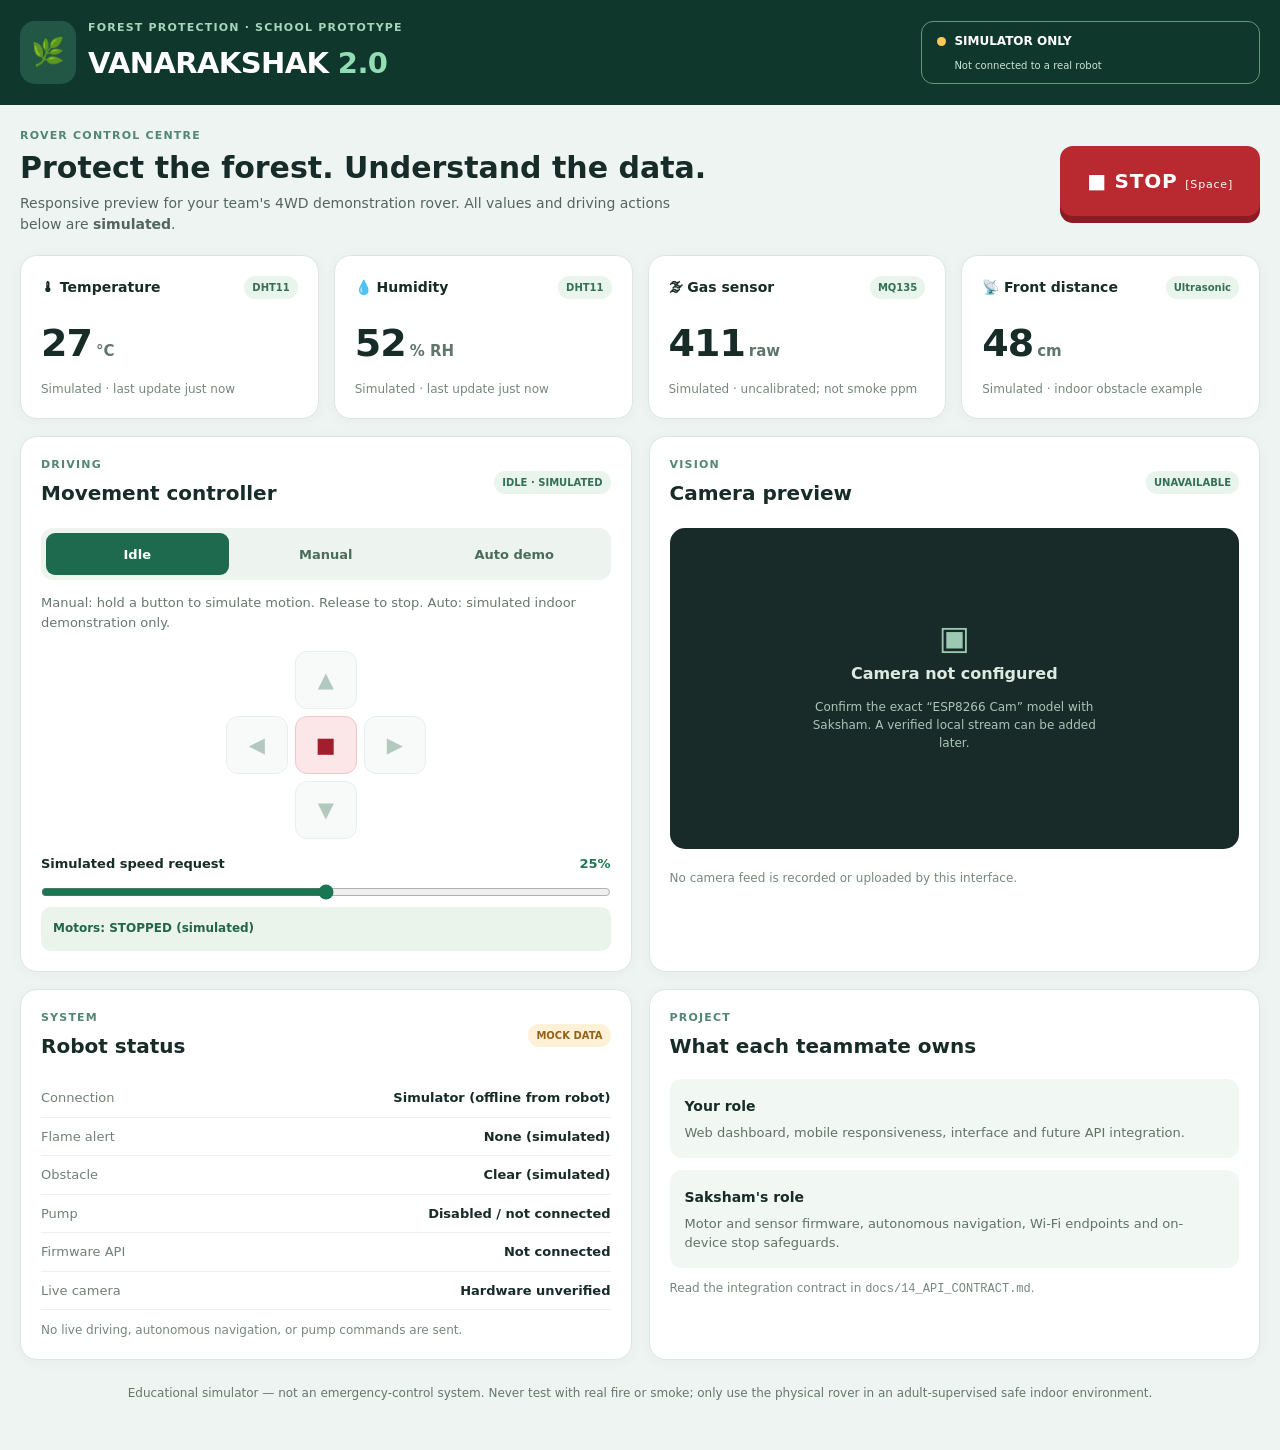
==== web/index.html @ 21dff0ee "feat(web): add mobile-first simulator dashboard and non-live drive UI" ====
<!doctype html>
<html lang="en">
<head>
  <meta charset="utf-8">
  <meta name="viewport" content="width=device-width, initial-scale=1">
  <meta name="theme-color" content="#0f3127">
  <meta name="description" content="VANARAKSHAK 2.0 simulated mobile robot dashboard.">
  <title>VANARAKSHAK 2.0 | Rover Console (Simulator)</title>
  <link rel="stylesheet" href="styles.css">
  <script src="app.js" defer></script>
</head>
<body>
  <header class="top">
    <div class="brand"><span class="logo" aria-hidden="true">🌿</span><div><p class="eyebrow">Forest protection · school prototype</p><h1>VANARAKSHAK <span>2.0</span></h1></div></div>
    <div class="status"><span class="dot" aria-hidden="true"></span><strong>SIMULATOR ONLY</strong><small>Not connected to a real robot</small></div>
  </header>
  <main>
    <section class="intro"><div><p class="eyebrow">Rover control centre</p><h2>Protect the forest. Understand the data.</h2><p>Responsive preview for your team's 4WD demonstration rover. All values and driving actions below are <strong>simulated</strong>.</p></div><button type="button" id="stop" class="stop">■ STOP <span class="key-hint">[Space]</span></button></section>
    <section class="stats" aria-label="Environmental sensors">
      <article class="card metric"><h3>🌡 Temperature <span class="pill">DHT11</span></h3><p class="value"><span id="temp">27</span><small>°C</small></p><p class="foot">Simulated · last update <span class="updated">just now</span></p></article>
      <article class="card metric"><h3>💧 Humidity <span class="pill">DHT11</span></h3><p class="value"><span id="humidity">52</span><small>% RH</small></p><p class="foot">Simulated · last update <span class="updated">just now</span></p></article>
      <article class="card metric"><h3>🌫 Gas sensor <span class="pill">MQ135</span></h3><p class="value"><span id="mq">411</span><small>raw</small></p><p class="foot">Simulated · uncalibrated; not smoke ppm</p></article>
      <article class="card metric"><h3>📡 Front distance <span class="pill">Ultrasonic</span></h3><p class="value"><span id="distance">48</span><small>cm</small></p><p class="foot">Simulated · indoor obstacle example</p></article>
    </section>
    <section class="panel-grid">
      <article class="card control-card"><div class="section-title"><div><p class="eyebrow">Driving</p><h3>Movement controller</h3></div><span class="pill" id="modeBadge">IDLE</span></div>
        <div class="mode-group" role="group" aria-label="Simulated driving mode"><button type="button" class="mode selected" data-mode="idle" aria-pressed="true">Idle</button><button type="button" class="mode" data-mode="manual" aria-pressed="false">Manual</button><button type="button" class="mode" data-mode="auto" aria-pressed="false">Auto demo</button></div>
        <p class="help">Manual: hold a button to simulate motion. Release to stop. Auto: simulated indoor demonstration only.</p>
        <div class="dpad" role="group" aria-label="Manual movement controls"><button type="button" class="move forward" data-direction="forward" aria-label="Forward">▲</button><button type="button" class="move left" data-direction="left" aria-label="Left">◀</button><button type="button" class="move right" data-direction="right" aria-label="Right">▶</button><button type="button" class="move backward" data-direction="backward" aria-label="Backward">▼</button><button type="button" class="dpad-stop" id="padStop" aria-label="Stop motion">■</button></div>
        <label class="speed-label" for="speed">Simulated speed request <output id="speedDisplay" for="speed">25%</output></label><input id="speed" type="range" min="10" max="40" value="25" step="5">
        <div id="movement" class="movement" role="status" aria-live="polite">Motors: STOPPED (simulated)</div>
      </article>
      <article class="card camera"><div class="section-title"><div><p class="eyebrow">Vision</p><h3>Camera preview</h3></div><span class="pill">UNAVAILABLE</span></div><div class="camera-screen"><div aria-hidden="true" class="camera-icon">▣</div><strong>Camera not configured</strong><p>Confirm the exact “ESP8266 Cam” model with Saksham. A verified local stream can be added later.</p></div><p class="foot">No camera feed is recorded or uploaded by this interface.</p></article>
      <article class="card events"><div class="section-title"><div><p class="eyebrow">System</p><h3>Robot status</h3></div><span class="pill warning">MOCK DATA</span></div><dl class="details"><div><dt>Connection</dt><dd>Simulator (offline from robot)</dd></div><div><dt>Flame alert</dt><dd>None (simulated)</dd></div><div><dt>Obstacle</dt><dd id="obstacle">Clear (simulated)</dd></div><div><dt>Pump</dt><dd>Disabled / not connected</dd></div><div><dt>Firmware API</dt><dd>Not connected</dd></div><div><dt>Live camera</dt><dd>Hardware unverified</dd></div></dl><p class="foot">No live driving, autonomous navigation, or pump commands are sent.</p></article>
      <article class="card"><div class="section-title"><div><p class="eyebrow">Project</p><h3>What each teammate owns</h3></div></div><div class="team"><div><strong>Your role</strong><p>Web dashboard, mobile responsiveness, interface and future API integration.</p></div><div><strong>Saksham's role</strong><p>Motor and sensor firmware, autonomous navigation, Wi-Fi endpoints and on-device stop safeguards.</p></div></div><p class="foot">Read the integration contract in <code>docs/14_API_CONTRACT.md</code>.</p></article>
    </section>
    <p class="disclaimer">Educational simulator — not an emergency-control system. Never test with real fire or smoke; only use the physical rover in an adult-supervised safe indoor environment.</p>
  </main>
</body>
</html>
---- web/styles.css ----
:root{font-family:Inter,ui-sans-serif,system-ui,-apple-system,Segoe UI,Arial,sans-serif;color:#172b27;background:#eef4f1;line-height:1.5}*{box-sizing:border-box}body{margin:0}button,input{font:inherit}button{cursor:pointer}button:focus-visible,input:focus-visible{outline:3px solid #218b71;outline-offset:3px}.top{background:#10372b;color:white;display:flex;gap:20px;align-items:center;justify-content:space-between;padding:20px max(20px,calc((100vw - 1240px)/2));flex-wrap:wrap}.brand{display:flex;gap:12px;align-items:center}.logo{background:#215744;padding:11px;border-radius:15px;font-size:27px}.brand h1{font-size:clamp(22px,3vw,29px);margin:0;letter-spacing:-.6px}.brand h1 span{color:#91deb4}.eyebrow{text-transform:uppercase;font-size:11px;font-weight:750;letter-spacing:1.2px;margin:0 0 5px;color:#538674}.brand .eyebrow{color:#a6d4bc}.status{border:1px solid #659879;border-radius:12px;padding:10px 15px;display:flex;align-items:center;gap:8px;flex-wrap:wrap;font-size:12px}.status small{color:#cce3d4;width:100%;margin-left:17px}.dot{width:9px;height:9px;border-radius:50%;background:#ffc85c}.top + main{max-width:1280px;padding:23px 20px 48px;margin:0 auto}.intro{display:flex;justify-content:space-between;gap:22px;align-items:center;margin-bottom:20px}.intro h2{margin:4px 0 8px;font-size:clamp(21px,3vw,30px);line-height:1.18}.intro p:not(.eyebrow){max-width:680px;margin:0;color:#53665e;font-size:14px}.stop{background:#b82930;color:white;border:0;border-radius:13px;padding:20px 27px;font-size:20px;font-weight:900;letter-spacing:.8px;white-space:nowrap;box-shadow:0 7px 0 #8d1b23}.stop:active{transform:translateY(3px);box-shadow:0 4px 0 #8d1b23}.key-hint{font-size:11px;font-weight:500}.stats{display:grid;grid-template-columns:repeat(4,minmax(0,1fr));gap:15px;margin-bottom:17px}.card{background:white;border:1px solid #dde7e0;border-radius:17px;padding:20px;box-shadow:0 2px 15px #143e2e09;min-width:0}.metric h3{font-size:14px;font-weight:650;display:flex;justify-content:space-between;align-items:center;gap:5px;margin:0}.pill{display:inline-flex;align-items:center;background:#e9f4ed;color:#347056;border-radius:50px;padding:4px 8px;font-size:10px;font-weight:800;white-space:nowrap}.value{font-size:38px;font-weight:800;line-height:1;margin:25px 0 18px;letter-spacing:-1px}.value small{font-size:15px;font-weight:550;color:#60766b;letter-spacing:0;margin-left:4px}.foot{font-size:12px;color:#75887c;margin:11px 0 0}.panel-grid{display:grid;grid-template-columns:1fr 1fr;gap:17px}.section-title{display:flex;justify-content:space-between;align-items:center;gap:12px}.section-title h3{margin:0;font-size:20px}.help{color:#65796e;font-size:13px;margin:13px 0}.mode-group{display:flex;gap:6px;background:#edf4ef;padding:5px;border-radius:12px;margin-top:20px}.mode{border:0;border-radius:9px;background:transparent;min-height:42px;flex:1;color:#4b6c59;font-weight:650;font-size:13px}.mode.selected{background:#1d6a4e;color:white}.dpad{margin:19px auto 15px;display:grid;grid-template-columns:repeat(3,62px);grid-template-rows:repeat(3,58px);justify-content:center;gap:7px;touch-action:none;user-select:none}.dpad button{border:1px solid #bbd4c4;background:#e9f2ec;border-radius:12px;font-size:21px;font-weight:800;color:#246749;touch-action:none;user-select:none}.dpad button:disabled{opacity:.35;cursor:not-allowed}.dpad button.active{background:#1a7153;color:white}.forward{grid-area:1/2}.left{grid-area:2/1}.right{grid-area:2/3}.backward{grid-area:3/2}.dpad-stop{grid-area:2/2!important;background:#fbe7e8!important;color:#a21e2c!important;border-color:#f0c5cb!important}.speed-label{display:flex;justify-content:space-between;font-size:13px;font-weight:600}.speed-label output{color:#1f7753}input[type=range]{accent-color:#1a7652;width:100%;margin:10px 0 6px}.movement{background:#eaf4eb;border-radius:10px;padding:12px;font-size:12px;font-weight:700;color:#216648;min-height:44px}.camera-screen{margin:20px 0;background:#182b28;aspect-ratio:16/9;border-radius:15px;color:#dee9e0;display:flex;flex-direction:column;align-items:center;justify-content:center;text-align:center;padding:25px}.camera-icon{font-size:33px;color:#9cc9b2}.camera-screen strong{font-size:16px}.camera-screen p{font-size:12px;max-width:310px;color:#a9c5b6}.warning{background:#fff1d8;color:#956118}.details{margin:18px 0 0}.details>div{display:flex;justify-content:space-between;gap:10px;border-bottom:1px solid #edf1ed;padding:9px 0;font-size:13px}.details dt{color:#718176}.details dd{font-weight:600;text-align:right;margin:0}.team{display:grid;gap:12px;margin-top:18px}.team>div{padding:15px;background:#f1f7f2;border-radius:12px}.team strong{font-size:14px}.team p{margin:5px 0 0;font-size:13px;color:#617267}.disclaimer{font-size:12px;color:#63786a;margin:24px 0 0;text-align:center}@media(max-width:900px){.stats{grid-template-columns:repeat(2,minmax(0,1fr))}.panel-grid{grid-template-columns:1fr 1fr}}@media(max-width:680px){.intro{align-items:stretch;flex-direction:column}.stop{width:100%;padding:17px}.panel-grid{grid-template-columns:1fr}.top{padding:18px 16px}.top+main{padding:22px 14px 35px}.card{padding:17px}.value{font-size:32px;margin:17px 0 13px}}@media(max-width:370px){.stats{grid-template-columns:1fr}.status{width:100%}.dpad{grid-template-columns:repeat(3,58px)}}@media(prefers-reduced-motion:reduce){*,*::before,*::after{scroll-behavior:auto!important;transition:none!important;animation:none!important}}
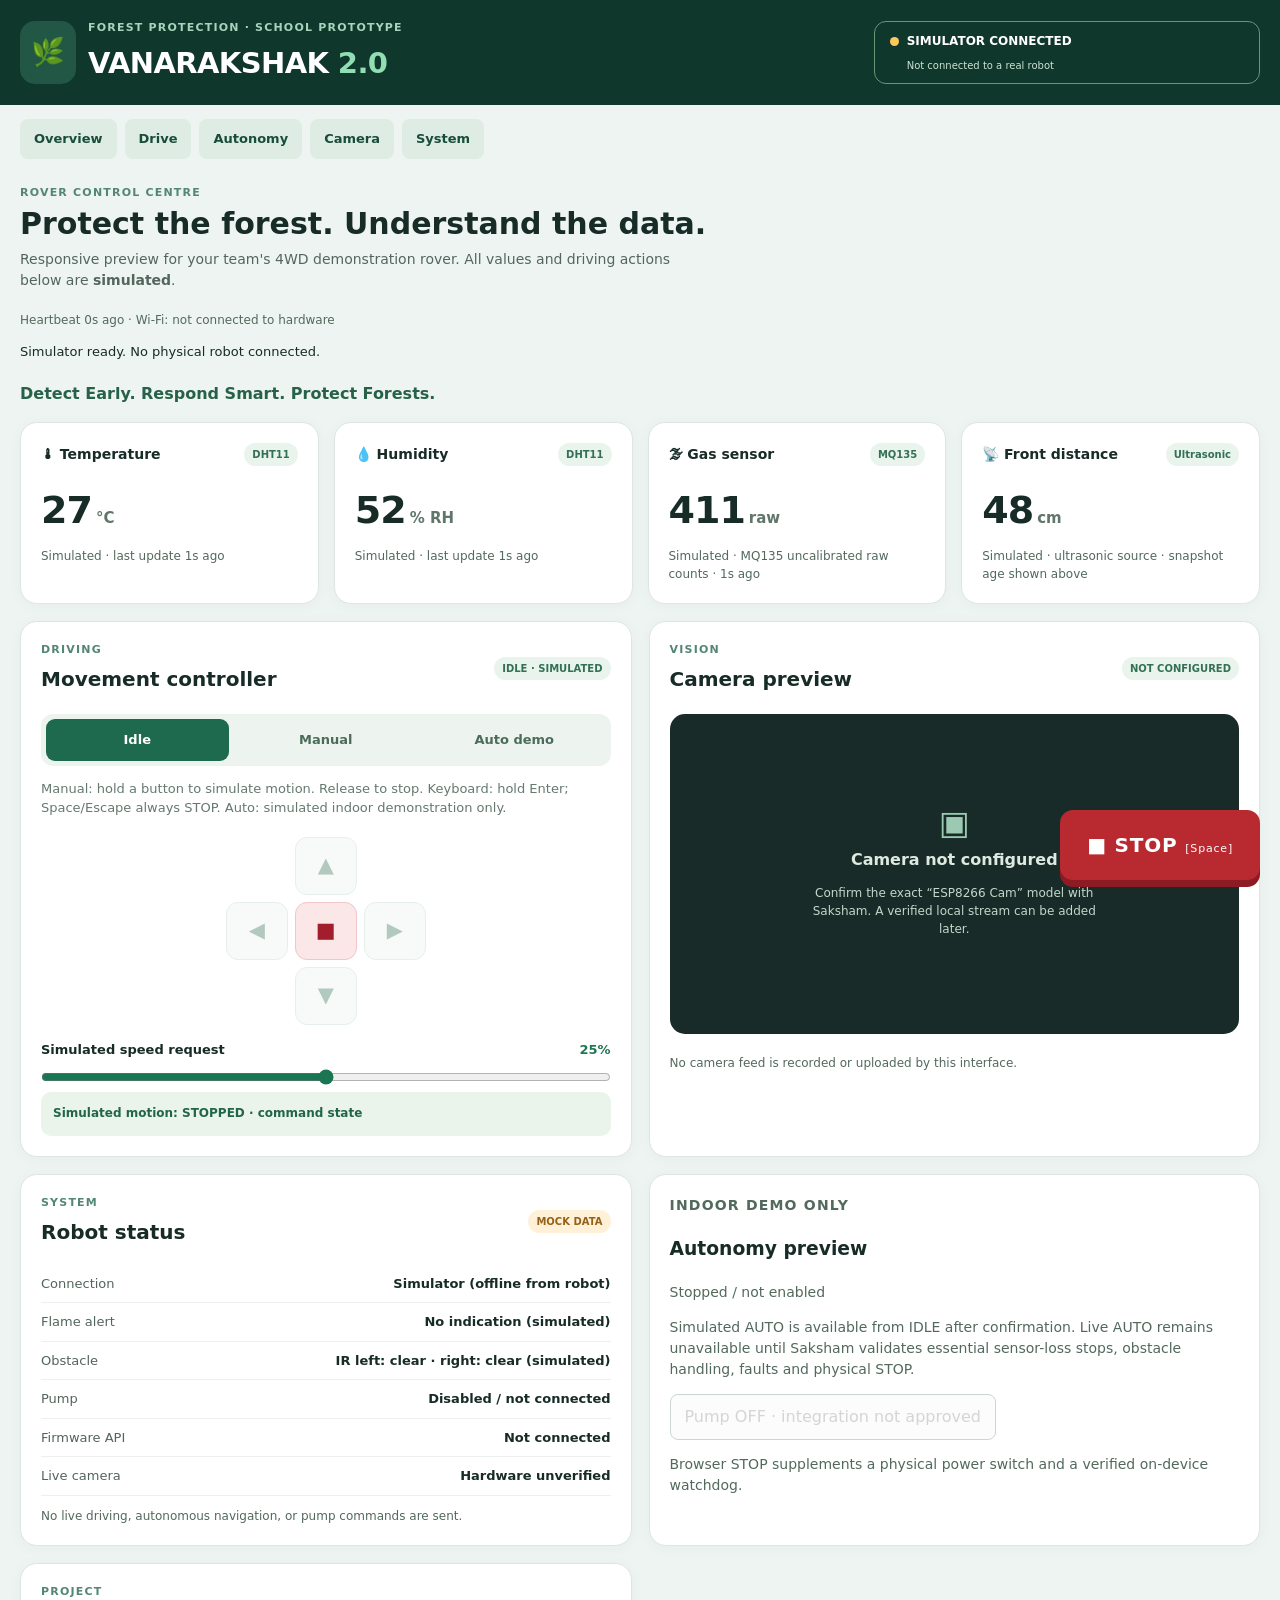
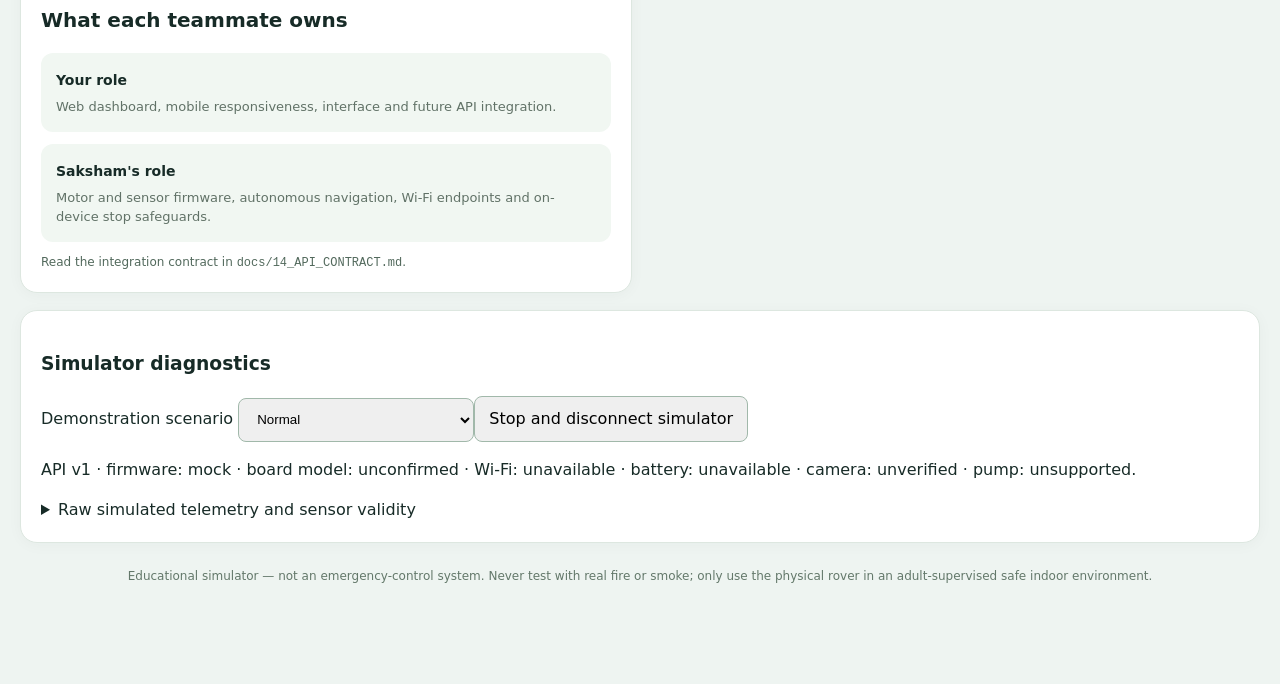
==== commit 7b13dd32: "Build acknowledged simulator dashboard and safety controller tests" ====
--- a/web/index.html
+++ b/web/index.html
@@ -7,33 +7,38 @@
   <meta name="description" content="VANARAKSHAK 2.0 simulated mobile robot dashboard.">
   <title>VANARAKSHAK 2.0 | Rover Console (Simulator)</title>
   <link rel="stylesheet" href="styles.css">
+  <script src="robot.js" defer></script>
   <script src="app.js" defer></script>
 </head>
 <body>
   <header class="top">
     <div class="brand"><span class="logo" aria-hidden="true">🌿</span><div><p class="eyebrow">Forest protection · school prototype</p><h1>VANARAKSHAK <span>2.0</span></h1></div></div>
-    <div class="status"><span class="dot" aria-hidden="true"></span><strong>SIMULATOR ONLY</strong><small>Not connected to a real robot</small></div>
+    <div class="status"><span class="dot" aria-hidden="true"></span><strong id="connection">SIMULATOR ONLY</strong><small>Not connected to a real robot</small></div>
   </header>
-  <main>
+  <nav aria-label="Console sections"><a href="#overview">Overview</a><a href="#drive">Drive</a><a href="#autonomy">Autonomy</a><a href="#camera">Camera</a><a href="#system">System</a></nav>
+  <main id="overview">
     <section class="intro"><div><p class="eyebrow">Rover control centre</p><h2>Protect the forest. Understand the data.</h2><p>Responsive preview for your team's 4WD demonstration rover. All values and driving actions below are <strong>simulated</strong>.</p></div><button type="button" id="stop" class="stop">■ STOP <span class="key-hint">[Space]</span></button></section>
-    <section class="stats" aria-label="Environmental sensors">
+    <p id="freshness" class="foot">No heartbeat</p><p id="errors" role="status">Simulator starting</p><p class="slogan">Detect Early. Respond Smart. Protect Forests.</p><section class="stats" aria-label="Environmental sensors">
       <article class="card metric"><h3>🌡 Temperature <span class="pill">DHT11</span></h3><p class="value"><span id="temp">27</span><small>°C</small></p><p class="foot">Simulated · last update <span class="updated">just now</span></p></article>
       <article class="card metric"><h3>💧 Humidity <span class="pill">DHT11</span></h3><p class="value"><span id="humidity">52</span><small>% RH</small></p><p class="foot">Simulated · last update <span class="updated">just now</span></p></article>
-      <article class="card metric"><h3>🌫 Gas sensor <span class="pill">MQ135</span></h3><p class="value"><span id="mq">411</span><small>raw</small></p><p class="foot">Simulated · uncalibrated; not smoke ppm</p></article>
-      <article class="card metric"><h3>📡 Front distance <span class="pill">Ultrasonic</span></h3><p class="value"><span id="distance">48</span><small>cm</small></p><p class="foot">Simulated · indoor obstacle example</p></article>
+      <article class="card metric"><h3>🌫 Gas sensor <span class="pill">MQ135</span></h3><p class="value"><span id="mq">411</span><small>raw</small></p><p class="foot">Simulated · MQ135 uncalibrated raw counts · <span class="updated" data-sensor="mq135">unavailable</span></p></article>
+      <article class="card metric"><h3>📡 Front distance <span class="pill">Ultrasonic</span></h3><p class="value"><span id="distance">48</span><small>cm</small></p><p class="foot">Simulated · ultrasonic source · snapshot age shown above</p></article>
     </section>
     <section class="panel-grid">
-      <article class="card control-card"><div class="section-title"><div><p class="eyebrow">Driving</p><h3>Movement controller</h3></div><span class="pill" id="modeBadge">IDLE</span></div>
+      <article class="card control-card" id="drive"><div class="section-title"><div><p class="eyebrow">Driving</p><h3>Movement controller</h3></div><span class="pill" id="modeBadge">IDLE</span></div>
         <div class="mode-group" role="group" aria-label="Simulated driving mode"><button type="button" class="mode selected" data-mode="idle" aria-pressed="true">Idle</button><button type="button" class="mode" data-mode="manual" aria-pressed="false">Manual</button><button type="button" class="mode" data-mode="auto" aria-pressed="false">Auto demo</button></div>
-        <p class="help">Manual: hold a button to simulate motion. Release to stop. Auto: simulated indoor demonstration only.</p>
+        <p class="help">Manual: hold a button to simulate motion. Release to stop. Keyboard: hold Enter; Space/Escape always STOP. Auto: simulated indoor demonstration only.</p>
         <div class="dpad" role="group" aria-label="Manual movement controls"><button type="button" class="move forward" data-direction="forward" aria-label="Forward">▲</button><button type="button" class="move left" data-direction="left" aria-label="Left">◀</button><button type="button" class="move right" data-direction="right" aria-label="Right">▶</button><button type="button" class="move backward" data-direction="backward" aria-label="Backward">▼</button><button type="button" class="dpad-stop" id="padStop" aria-label="Stop motion">■</button></div>
         <label class="speed-label" for="speed">Simulated speed request <output id="speedDisplay" for="speed">25%</output></label><input id="speed" type="range" min="10" max="40" value="25" step="5">
         <div id="movement" class="movement" role="status" aria-live="polite">Motors: STOPPED (simulated)</div>
       </article>
-      <article class="card camera"><div class="section-title"><div><p class="eyebrow">Vision</p><h3>Camera preview</h3></div><span class="pill">UNAVAILABLE</span></div><div class="camera-screen"><div aria-hidden="true" class="camera-icon">▣</div><strong>Camera not configured</strong><p>Confirm the exact “ESP8266 Cam” model with Saksham. A verified local stream can be added later.</p></div><p class="foot">No camera feed is recorded or uploaded by this interface.</p></article>
-      <article class="card events"><div class="section-title"><div><p class="eyebrow">System</p><h3>Robot status</h3></div><span class="pill warning">MOCK DATA</span></div><dl class="details"><div><dt>Connection</dt><dd>Simulator (offline from robot)</dd></div><div><dt>Flame alert</dt><dd>None (simulated)</dd></div><div><dt>Obstacle</dt><dd id="obstacle">Clear (simulated)</dd></div><div><dt>Pump</dt><dd>Disabled / not connected</dd></div><div><dt>Firmware API</dt><dd>Not connected</dd></div><div><dt>Live camera</dt><dd>Hardware unverified</dd></div></dl><p class="foot">No live driving, autonomous navigation, or pump commands are sent.</p></article>
+      <article class="card camera" id="camera"><div class="section-title"><div><p class="eyebrow">Vision</p><h3>Camera preview</h3></div><span class="pill">NOT CONFIGURED</span></div><div class="camera-screen"><div aria-hidden="true" class="camera-icon">▣</div><strong>Camera not configured</strong><p>Confirm the exact “ESP8266 Cam” model with Saksham. A verified local stream can be added later.</p></div><p class="foot">No camera feed is recorded or uploaded by this interface.</p></article>
+      <article class="card events" id="system"><div class="section-title"><div><p class="eyebrow">System</p><h3>Robot status</h3></div><span class="pill warning">MOCK DATA</span></div><dl class="details"><div><dt>Connection</dt><dd>Simulator (offline from robot)</dd></div><div><dt>Flame alert</dt><dd id="flame">Unavailable</dd></div><div><dt>Obstacle</dt><dd id="obstacle">Clear (simulated)</dd></div><div><dt>Pump</dt><dd>Disabled / not connected</dd></div><div><dt>Firmware API</dt><dd>Not connected</dd></div><div><dt>Live camera</dt><dd>Hardware unverified</dd></div></dl><p class="foot">No live driving, autonomous navigation, or pump commands are sent.</p></article>
+      <article class="card" id="autonomy"><p class="eyebrow">INDOOR DEMO ONLY</p><h3>Autonomy preview</h3><p id="navigation">Stopped / not enabled</p><p>Simulated AUTO is available from IDLE after confirmation. Live AUTO remains unavailable until Saksham validates essential sensor-loss stops, obstacle handling, faults and physical STOP.</p><button disabled>Pump OFF · integration not approved</button><p>Browser STOP supplements a physical power switch and a verified on-device watchdog.</p></article>
       <article class="card"><div class="section-title"><div><p class="eyebrow">Project</p><h3>What each teammate owns</h3></div></div><div class="team"><div><strong>Your role</strong><p>Web dashboard, mobile responsiveness, interface and future API integration.</p></div><div><strong>Saksham's role</strong><p>Motor and sensor firmware, autonomous navigation, Wi-Fi endpoints and on-device stop safeguards.</p></div></div><p class="foot">Read the integration contract in <code>docs/14_API_CONTRACT.md</code>.</p></article>
     </section>
+    <section class="card"><h3>Simulator diagnostics</h3><label for="scenario">Demonstration scenario</label> <select id="scenario"><option value="normal">Normal</option><option value="stale">Pause telemetry (stale after 2s)</option><option value="offline">Connection lost</option><option value="fault">Sensor fault</option><option value="reject">Reject commands</option></select><button id="disconnect">Stop and disconnect simulator</button><p>API v1 · firmware: mock · board model: unconfirmed · Wi-Fi: unavailable · battery: unavailable · camera: unverified · pump: unsupported.</p><details><summary>Raw simulated telemetry and sensor validity</summary><pre id="diagnostics"></pre></details></section>
+    <dialog id="autoGuard" aria-labelledby="autoTitle"><h2 id="autoTitle">Enable simulated AUTO?</h2><p>INDOOR DEMO ONLY. This previews flags; it does not validate navigation or move a robot.</p><button id="cancelAuto">Cancel</button><button id="confirmAuto">Enable simulator preview</button></dialog>
     <p class="disclaimer">Educational simulator — not an emergency-control system. Never test with real fire or smoke; only use the physical rover in an adult-supervised safe indoor environment.</p>
   </main>
 </body>
--- a/web/styles.css
+++ b/web/styles.css
@@ -1 +1,3 @@
 :root{font-family:Inter,ui-sans-serif,system-ui,-apple-system,Segoe UI,Arial,sans-serif;color:#172b27;background:#eef4f1;line-height:1.5}*{box-sizing:border-box}body{margin:0}button,input{font:inherit}button{cursor:pointer}button:focus-visible,input:focus-visible{outline:3px solid #218b71;outline-offset:3px}.top{background:#10372b;color:white;display:flex;gap:20px;align-items:center;justify-content:space-between;padding:20px max(20px,calc((100vw - 1240px)/2));flex-wrap:wrap}.brand{display:flex;gap:12px;align-items:center}.logo{background:#215744;padding:11px;border-radius:15px;font-size:27px}.brand h1{font-size:clamp(22px,3vw,29px);margin:0;letter-spacing:-.6px}.brand h1 span{color:#91deb4}.eyebrow{text-transform:uppercase;font-size:11px;font-weight:750;letter-spacing:1.2px;margin:0 0 5px;color:#538674}.brand .eyebrow{color:#a6d4bc}.status{border:1px solid #659879;border-radius:12px;padding:10px 15px;display:flex;align-items:center;gap:8px;flex-wrap:wrap;font-size:12px}.status small{color:#cce3d4;width:100%;margin-left:17px}.dot{width:9px;height:9px;border-radius:50%;background:#ffc85c}.top + main{max-width:1280px;padding:23px 20px 48px;margin:0 auto}.intro{display:flex;justify-content:space-between;gap:22px;align-items:center;margin-bottom:20px}.intro h2{margin:4px 0 8px;font-size:clamp(21px,3vw,30px);line-height:1.18}.intro p:not(.eyebrow){max-width:680px;margin:0;color:#53665e;font-size:14px}.stop{background:#b82930;color:white;border:0;border-radius:13px;padding:20px 27px;font-size:20px;font-weight:900;letter-spacing:.8px;white-space:nowrap;box-shadow:0 7px 0 #8d1b23}.stop:active{transform:translateY(3px);box-shadow:0 4px 0 #8d1b23}.key-hint{font-size:11px;font-weight:500}.stats{display:grid;grid-template-columns:repeat(4,minmax(0,1fr));gap:15px;margin-bottom:17px}.card{background:white;border:1px solid #dde7e0;border-radius:17px;padding:20px;box-shadow:0 2px 15px #143e2e09;min-width:0}.metric h3{font-size:14px;font-weight:650;display:flex;justify-content:space-between;align-items:center;gap:5px;margin:0}.pill{display:inline-flex;align-items:center;background:#e9f4ed;color:#347056;border-radius:50px;padding:4px 8px;font-size:10px;font-weight:800;white-space:nowrap}.value{font-size:38px;font-weight:800;line-height:1;margin:25px 0 18px;letter-spacing:-1px}.value small{font-size:15px;font-weight:550;color:#60766b;letter-spacing:0;margin-left:4px}.foot{font-size:12px;color:#75887c;margin:11px 0 0}.panel-grid{display:grid;grid-template-columns:1fr 1fr;gap:17px}.section-title{display:flex;justify-content:space-between;align-items:center;gap:12px}.section-title h3{margin:0;font-size:20px}.help{color:#65796e;font-size:13px;margin:13px 0}.mode-group{display:flex;gap:6px;background:#edf4ef;padding:5px;border-radius:12px;margin-top:20px}.mode{border:0;border-radius:9px;background:transparent;min-height:42px;flex:1;color:#4b6c59;font-weight:650;font-size:13px}.mode.selected{background:#1d6a4e;color:white}.dpad{margin:19px auto 15px;display:grid;grid-template-columns:repeat(3,62px);grid-template-rows:repeat(3,58px);justify-content:center;gap:7px;touch-action:none;user-select:none}.dpad button{border:1px solid #bbd4c4;background:#e9f2ec;border-radius:12px;font-size:21px;font-weight:800;color:#246749;touch-action:none;user-select:none}.dpad button:disabled{opacity:.35;cursor:not-allowed}.dpad button.active{background:#1a7153;color:white}.forward{grid-area:1/2}.left{grid-area:2/1}.right{grid-area:2/3}.backward{grid-area:3/2}.dpad-stop{grid-area:2/2!important;background:#fbe7e8!important;color:#a21e2c!important;border-color:#f0c5cb!important}.speed-label{display:flex;justify-content:space-between;font-size:13px;font-weight:600}.speed-label output{color:#1f7753}input[type=range]{accent-color:#1a7652;width:100%;margin:10px 0 6px}.movement{background:#eaf4eb;border-radius:10px;padding:12px;font-size:12px;font-weight:700;color:#216648;min-height:44px}.camera-screen{margin:20px 0;background:#182b28;aspect-ratio:16/9;border-radius:15px;color:#dee9e0;display:flex;flex-direction:column;align-items:center;justify-content:center;text-align:center;padding:25px}.camera-icon{font-size:33px;color:#9cc9b2}.camera-screen strong{font-size:16px}.camera-screen p{font-size:12px;max-width:310px;color:#a9c5b6}.warning{background:#fff1d8;color:#956118}.details{margin:18px 0 0}.details>div{display:flex;justify-content:space-between;gap:10px;border-bottom:1px solid #edf1ed;padding:9px 0;font-size:13px}.details dt{color:#718176}.details dd{font-weight:600;text-align:right;margin:0}.team{display:grid;gap:12px;margin-top:18px}.team>div{padding:15px;background:#f1f7f2;border-radius:12px}.team strong{font-size:14px}.team p{margin:5px 0 0;font-size:13px;color:#617267}.disclaimer{font-size:12px;color:#63786a;margin:24px 0 0;text-align:center}@media(max-width:900px){.stats{grid-template-columns:repeat(2,minmax(0,1fr))}.panel-grid{grid-template-columns:1fr 1fr}}@media(max-width:680px){.intro{align-items:stretch;flex-direction:column}.stop{width:100%;padding:17px}.panel-grid{grid-template-columns:1fr}.top{padding:18px 16px}.top+main{padding:22px 14px 35px}.card{padding:17px}.value{font-size:32px;margin:17px 0 13px}}@media(max-width:370px){.stats{grid-template-columns:1fr}.status{width:100%}.dpad{grid-template-columns:repeat(3,58px)}}@media(prefers-reduced-motion:reduce){*,*::before,*::after{scroll-behavior:auto!important;transition:none!important;animation:none!important}}
+/* Console refinements, persistent STOP, narrow-screen and zoom support. */
+html{scroll-padding-top:100px}nav{display:flex;gap:8px;flex-wrap:wrap;max-width:1280px;margin:auto;padding:14px 20px}nav a{color:#174d39;text-decoration:none;padding:10px 14px;border-radius:8px;background:#dfece4;font-weight:650;font-size:13px}nav a:focus-visible,summary:focus-visible{outline:3px solid #176b4b;outline-offset:3px}main{max-width:1280px;padding:12px 20px 100px;margin:auto}.intro{padding-right:180px}.stop{position:fixed;right:20px;bottom:20px;z-index:10}.slogan{color:#286149;font-weight:650}.foot{color:#52695c}.details dt{color:#53655a}.camera-screen p{color:#c1d8ca}button:not(.move):not(.mode):not(.stop):not(.dpad-stop),select{min-height:44px;padding:10px 14px;border:1px solid #a1b8aa;border-radius:8px}button:disabled{cursor:not-allowed;opacity:.55}pre{overflow:auto;max-height:320px;font-size:12px;white-space:pre-wrap;overflow-wrap:anywhere}.panel-grid+section{margin-top:17px}dialog{max-width:min(460px,90vw);border:1px solid #a8beb0;border-radius:18px;padding:24px;color:#172b27}dialog::backdrop{background:#10271dcc}dialog button{margin:4px}.details>div{flex-wrap:wrap}.details dd{overflow-wrap:anywhere}#errors{font-size:13px;min-height:24px}#autonomy p{font-size:14px;color:#52695c}button,input,select{max-width:100%}@media(max-width:680px){.intro{padding-right:0}.stop{left:14px;right:14px;bottom:12px;width:calc(100% - 28px);padding:14px}.brand{min-width:0}.brand h1{font-size:22px}nav{padding:10px 14px;gap:5px}nav a{padding:10px;font-size:12px}main{padding:12px 14px 100px}.section-title{flex-wrap:wrap}.camera-screen{padding:12px}.camera-screen p{margin:6px 0}.details dd{text-align:left}}@media(min-width:681px) and (max-width:800px){.panel-grid{grid-template-columns:1fr}}@media(max-height:450px){.stop{left:auto;right:10px;width:auto;padding:10px 20px}.key-hint{display:none}}
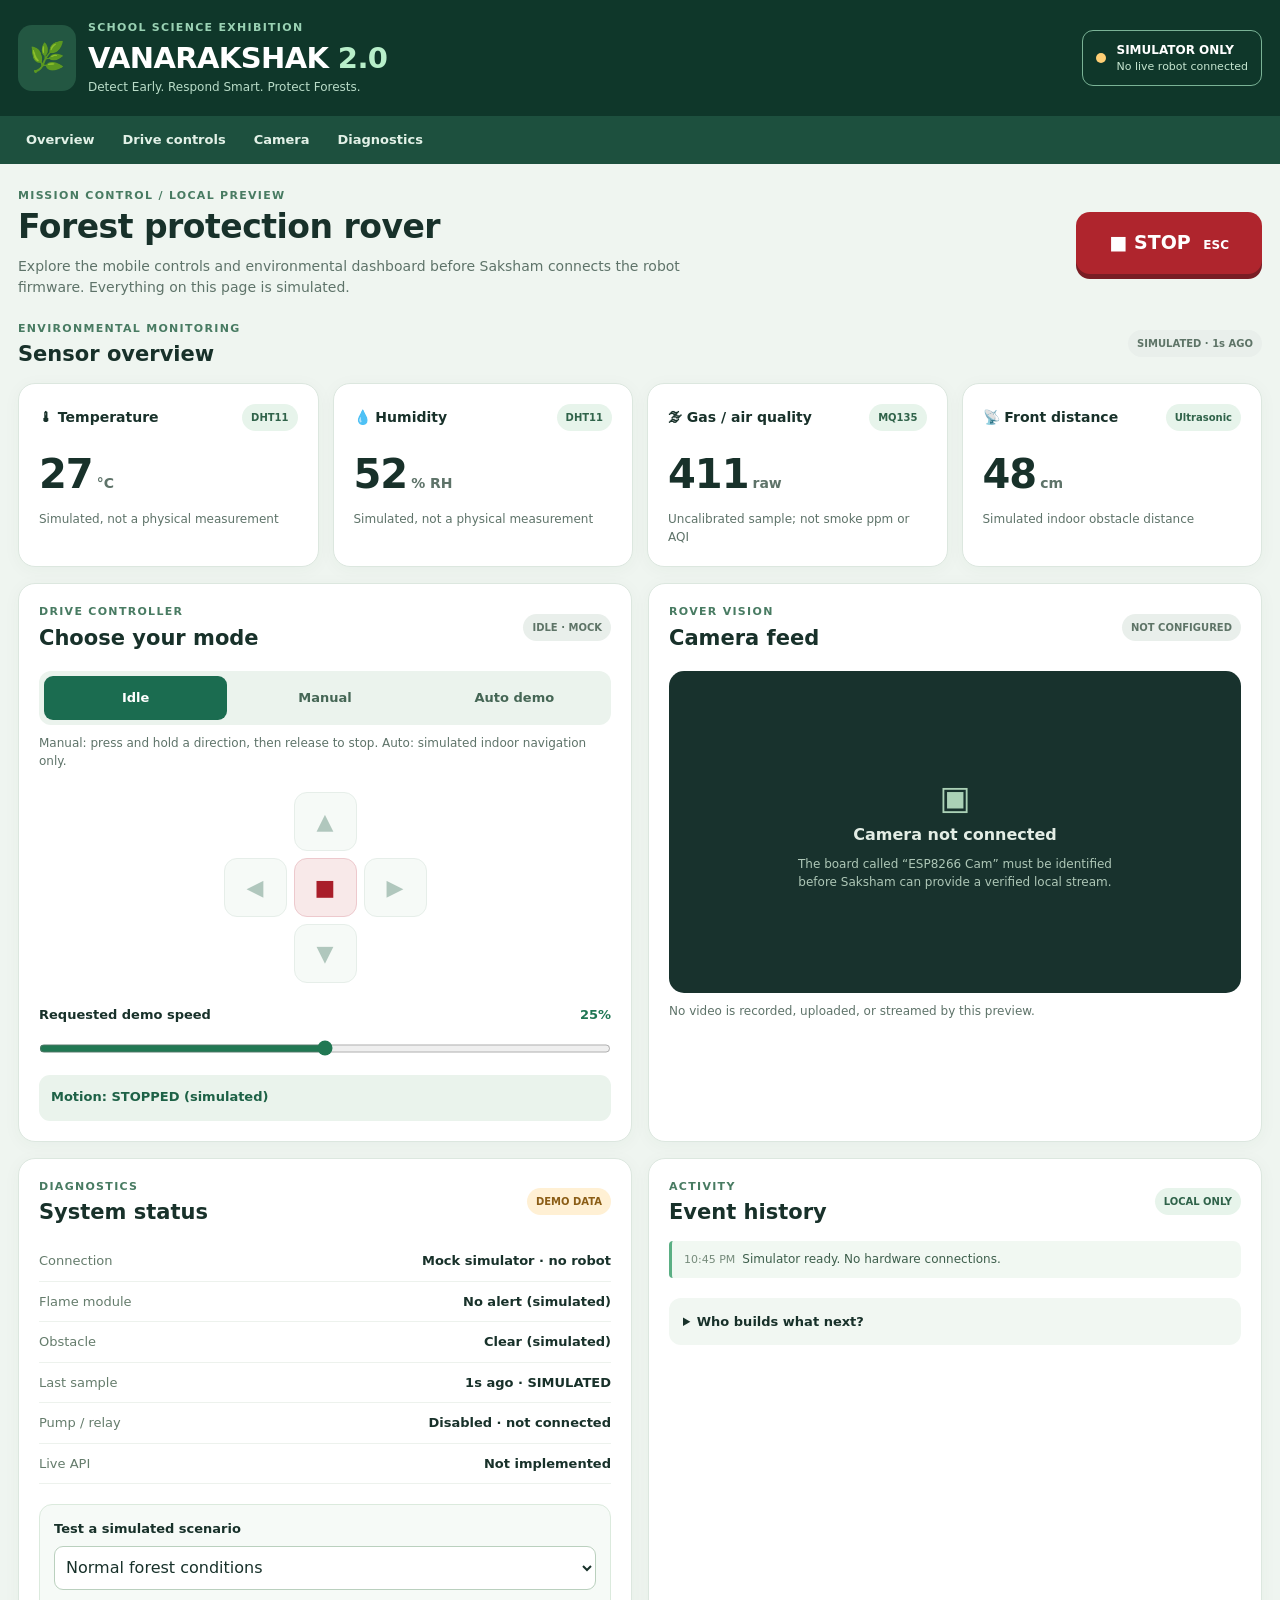
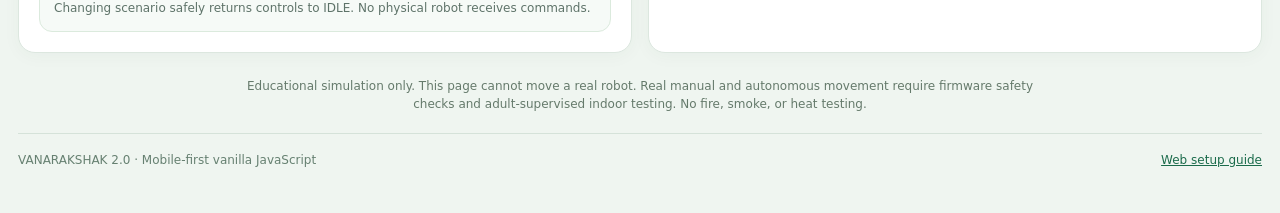
==== commit 6acedbc2: "feat(web): modular vanilla dashboard with simulator scenarios and browser tests" ====
--- a/web/index.html
+++ b/web/index.html
@@ -3,43 +3,109 @@
 <head>
   <meta charset="utf-8">
   <meta name="viewport" content="width=device-width, initial-scale=1">
-  <meta name="theme-color" content="#0f3127">
-  <meta name="description" content="VANARAKSHAK 2.0 simulated mobile robot dashboard.">
-  <title>VANARAKSHAK 2.0 | Rover Console (Simulator)</title>
+  <meta name="theme-color" content="#10372b">
+  <meta name="description" content="VANARAKSHAK 2.0: dependency-free mobile rover simulator dashboard.">
+  <title>VANARAKSHAK 2.0 | Mobile Rover Dashboard</title>
   <link rel="stylesheet" href="styles.css">
-  <script src="robot.js" defer></script>
+  <script src="state.js" defer></script>
   <script src="app.js" defer></script>
 </head>
 <body>
-  <header class="top">
-    <div class="brand"><span class="logo" aria-hidden="true">🌿</span><div><p class="eyebrow">Forest protection · school prototype</p><h1>VANARAKSHAK <span>2.0</span></h1></div></div>
-    <div class="status"><span class="dot" aria-hidden="true"></span><strong id="connection">SIMULATOR ONLY</strong><small>Not connected to a real robot</small></div>
+  <a class="skip-link" href="#main">Skip to dashboard</a>
+  <header class="masthead">
+    <div class="brand">
+      <span class="brand-symbol" aria-hidden="true">🌿</span>
+      <div><p class="eyebrow">School science exhibition</p><h1>VANARAKSHAK <span>2.0</span></h1><p class="brand-subtitle">Detect Early. Respond Smart. Protect Forests.</p></div>
+    </div>
+    <div class="simulator-flag" aria-label="Simulator only, not connected to a real rover"><span class="flag-dot"></span><div><strong>SIMULATOR ONLY</strong><small>No live robot connected</small></div></div>
   </header>
-  <nav aria-label="Console sections"><a href="#overview">Overview</a><a href="#drive">Drive</a><a href="#autonomy">Autonomy</a><a href="#camera">Camera</a><a href="#system">System</a></nav>
-  <main id="overview">
-    <section class="intro"><div><p class="eyebrow">Rover control centre</p><h2>Protect the forest. Understand the data.</h2><p>Responsive preview for your team's 4WD demonstration rover. All values and driving actions below are <strong>simulated</strong>.</p></div><button type="button" id="stop" class="stop">■ STOP <span class="key-hint">[Space]</span></button></section>
-    <p id="freshness" class="foot">No heartbeat</p><p id="errors" role="status">Simulator starting</p><p class="slogan">Detect Early. Respond Smart. Protect Forests.</p><section class="stats" aria-label="Environmental sensors">
-      <article class="card metric"><h3>🌡 Temperature <span class="pill">DHT11</span></h3><p class="value"><span id="temp">27</span><small>°C</small></p><p class="foot">Simulated · last update <span class="updated">just now</span></p></article>
-      <article class="card metric"><h3>💧 Humidity <span class="pill">DHT11</span></h3><p class="value"><span id="humidity">52</span><small>% RH</small></p><p class="foot">Simulated · last update <span class="updated">just now</span></p></article>
-      <article class="card metric"><h3>🌫 Gas sensor <span class="pill">MQ135</span></h3><p class="value"><span id="mq">411</span><small>raw</small></p><p class="foot">Simulated · MQ135 uncalibrated raw counts · <span class="updated" data-sensor="mq135">unavailable</span></p></article>
-      <article class="card metric"><h3>📡 Front distance <span class="pill">Ultrasonic</span></h3><p class="value"><span id="distance">48</span><small>cm</small></p><p class="foot">Simulated · ultrasonic source · snapshot age shown above</p></article>
+  <nav class="site-nav" aria-label="Dashboard navigation">
+    <a href="#overview">Overview</a>
+    <a href="#controls">Drive controls</a>
+    <a href="#camera">Camera</a>
+    <a href="#diagnostics">Diagnostics</a>
+  </nav>
+  <main id="main">
+    <section class="hero" aria-labelledby="page-title">
+      <div><p class="eyebrow">Mission control / local preview</p><h2 id="page-title">Forest protection rover</h2><p>Explore the mobile controls and environmental dashboard before Saksham connects the robot firmware. Everything on this page is simulated.</p></div>
+      <button type="button" id="emergencyStop" class="emergency">■ STOP <small>ESC</small></button>
     </section>
-    <section class="panel-grid">
-      <article class="card control-card" id="drive"><div class="section-title"><div><p class="eyebrow">Driving</p><h3>Movement controller</h3></div><span class="pill" id="modeBadge">IDLE</span></div>
-        <div class="mode-group" role="group" aria-label="Simulated driving mode"><button type="button" class="mode selected" data-mode="idle" aria-pressed="true">Idle</button><button type="button" class="mode" data-mode="manual" aria-pressed="false">Manual</button><button type="button" class="mode" data-mode="auto" aria-pressed="false">Auto demo</button></div>
-        <p class="help">Manual: hold a button to simulate motion. Release to stop. Keyboard: hold Enter; Space/Escape always STOP. Auto: simulated indoor demonstration only.</p>
-        <div class="dpad" role="group" aria-label="Manual movement controls"><button type="button" class="move forward" data-direction="forward" aria-label="Forward">▲</button><button type="button" class="move left" data-direction="left" aria-label="Left">◀</button><button type="button" class="move right" data-direction="right" aria-label="Right">▶</button><button type="button" class="move backward" data-direction="backward" aria-label="Backward">▼</button><button type="button" class="dpad-stop" id="padStop" aria-label="Stop motion">■</button></div>
-        <label class="speed-label" for="speed">Simulated speed request <output id="speedDisplay" for="speed">25%</output></label><input id="speed" type="range" min="10" max="40" value="25" step="5">
-        <div id="movement" class="movement" role="status" aria-live="polite">Motors: STOPPED (simulated)</div>
-      </article>
-      <article class="card camera" id="camera"><div class="section-title"><div><p class="eyebrow">Vision</p><h3>Camera preview</h3></div><span class="pill">NOT CONFIGURED</span></div><div class="camera-screen"><div aria-hidden="true" class="camera-icon">▣</div><strong>Camera not configured</strong><p>Confirm the exact “ESP8266 Cam” model with Saksham. A verified local stream can be added later.</p></div><p class="foot">No camera feed is recorded or uploaded by this interface.</p></article>
-      <article class="card events" id="system"><div class="section-title"><div><p class="eyebrow">System</p><h3>Robot status</h3></div><span class="pill warning">MOCK DATA</span></div><dl class="details"><div><dt>Connection</dt><dd>Simulator (offline from robot)</dd></div><div><dt>Flame alert</dt><dd id="flame">Unavailable</dd></div><div><dt>Obstacle</dt><dd id="obstacle">Clear (simulated)</dd></div><div><dt>Pump</dt><dd>Disabled / not connected</dd></div><div><dt>Firmware API</dt><dd>Not connected</dd></div><div><dt>Live camera</dt><dd>Hardware unverified</dd></div></dl><p class="foot">No live driving, autonomous navigation, or pump commands are sent.</p></article>
-      <article class="card" id="autonomy"><p class="eyebrow">INDOOR DEMO ONLY</p><h3>Autonomy preview</h3><p id="navigation">Stopped / not enabled</p><p>Simulated AUTO is available from IDLE after confirmation. Live AUTO remains unavailable until Saksham validates essential sensor-loss stops, obstacle handling, faults and physical STOP.</p><button disabled>Pump OFF · integration not approved</button><p>Browser STOP supplements a physical power switch and a verified on-device watchdog.</p></article>
-      <article class="card"><div class="section-title"><div><p class="eyebrow">Project</p><h3>What each teammate owns</h3></div></div><div class="team"><div><strong>Your role</strong><p>Web dashboard, mobile responsiveness, interface and future API integration.</p></div><div><strong>Saksham's role</strong><p>Motor and sensor firmware, autonomous navigation, Wi-Fi endpoints and on-device stop safeguards.</p></div></div><p class="foot">Read the integration contract in <code>docs/14_API_CONTRACT.md</code>.</p></article>
+
+    <section id="overview" aria-labelledby="overview-title">
+      <div class="section-heading"><div><p class="eyebrow">Environmental monitoring</p><h2 id="overview-title">Sensor overview</h2></div><span id="freshness" class="tag tag-muted">SIMULATED · AWAITING SAMPLE</span></div>
+      <div class="metrics">
+        <article class="card metric"><div class="metric-heading"><h3>🌡 Temperature</h3><span class="tag">DHT11</span></div><p class="reading"><output id="temperature">—</output><small>°C</small></p><p class="hint">Simulated, not a physical measurement</p></article>
+        <article class="card metric"><div class="metric-heading"><h3>💧 Humidity</h3><span class="tag">DHT11</span></div><p class="reading"><output id="humidity">—</output><small>% RH</small></p><p class="hint">Simulated, not a physical measurement</p></article>
+        <article class="card metric"><div class="metric-heading"><h3>🌫 Gas / air quality</h3><span class="tag">MQ135</span></div><p class="reading"><output id="mq135">—</output><small>raw</small></p><p class="hint">Uncalibrated sample; not smoke ppm or AQI</p></article>
+        <article class="card metric"><div class="metric-heading"><h3>📡 Front distance</h3><span class="tag">Ultrasonic</span></div><p class="reading"><output id="distance">—</output><small>cm</small></p><p class="hint">Simulated indoor obstacle distance</p></article>
+      </div>
     </section>
-    <section class="card"><h3>Simulator diagnostics</h3><label for="scenario">Demonstration scenario</label> <select id="scenario"><option value="normal">Normal</option><option value="stale">Pause telemetry (stale after 2s)</option><option value="offline">Connection lost</option><option value="fault">Sensor fault</option><option value="reject">Reject commands</option></select><button id="disconnect">Stop and disconnect simulator</button><p>API v1 · firmware: mock · board model: unconfirmed · Wi-Fi: unavailable · battery: unavailable · camera: unverified · pump: unsupported.</p><details><summary>Raw simulated telemetry and sensor validity</summary><pre id="diagnostics"></pre></details></section>
-    <dialog id="autoGuard" aria-labelledby="autoTitle"><h2 id="autoTitle">Enable simulated AUTO?</h2><p>INDOOR DEMO ONLY. This previews flags; it does not validate navigation or move a robot.</p><button id="cancelAuto">Cancel</button><button id="confirmAuto">Enable simulator preview</button></dialog>
-    <p class="disclaimer">Educational simulator — not an emergency-control system. Never test with real fire or smoke; only use the physical rover in an adult-supervised safe indoor environment.</p>
+
+    <div class="panel-grid">
+      <section id="controls" class="card control-panel" aria-labelledby="controls-title">
+        <div class="section-heading"><div><p class="eyebrow">Drive controller</p><h2 id="controls-title">Choose your mode</h2></div><span id="modeTag" class="tag tag-muted">IDLE</span></div>
+        <div class="mode-switch" role="group" aria-label="Simulator driving mode">
+          <button type="button" class="mode-button selected" data-mode="idle" aria-pressed="true">Idle</button>
+          <button type="button" class="mode-button" data-mode="manual" aria-pressed="false">Manual</button>
+          <button type="button" class="mode-button" data-mode="auto" aria-pressed="false">Auto demo</button>
+        </div>
+        <p class="hint">Manual: press and hold a direction, then release to stop. Auto: simulated indoor navigation only.</p>
+        <div class="dpad" role="group" aria-label="Manual simulated driving directions">
+          <button type="button" class="drive-button forward" data-direction="forward" aria-label="Hold to drive forward">▲</button>
+          <button type="button" class="drive-button left" data-direction="left" aria-label="Hold to turn left">◀</button>
+          <button type="button" class="drive-button right" data-direction="right" aria-label="Hold to turn right">▶</button>
+          <button type="button" class="drive-button backward" data-direction="backward" aria-label="Hold to drive backward">▼</button>
+          <button type="button" id="padStop" class="pad-stop" aria-label="Stop all simulated motion">■</button>
+        </div>
+        <label for="speed" class="speed-label"><span>Requested demo speed</span><output id="speedValue" for="speed">25%</output></label>
+        <input type="range" id="speed" min="10" max="40" step="5" value="25">
+        <p id="motionStatus" class="motion-status" role="status" aria-live="polite">Motion: STOPPED (simulated)</p>
+      </section>
+
+      <section id="camera" class="card camera-panel" aria-labelledby="camera-title">
+        <div class="section-heading"><div><p class="eyebrow">Rover vision</p><h2 id="camera-title">Camera feed</h2></div><span class="tag tag-muted">NOT CONFIGURED</span></div>
+        <div class="camera-screen" role="img" aria-label="Camera unavailable; exact camera module has not been verified">
+          <span class="camera-glyph" aria-hidden="true">▣</span>
+          <strong>Camera not connected</strong>
+          <p>The board called “ESP8266 Cam” must be identified before Saksham can provide a verified local stream.</p>
+        </div>
+        <p class="hint">No video is recorded, uploaded, or streamed by this preview.</p>
+      </section>
+
+      <section id="diagnostics" class="card diagnostics-panel" aria-labelledby="diagnostics-title">
+        <div class="section-heading"><div><p class="eyebrow">Diagnostics</p><h2 id="diagnostics-title">System status</h2></div><span class="tag tag-warning">DEMO DATA</span></div>
+        <dl class="facts">
+          <div><dt>Connection</dt><dd id="connectionStatus">Mock simulator · no robot</dd></div>
+          <div><dt>Flame module</dt><dd id="flameStatus">Normal (simulated)</dd></div>
+          <div><dt>Obstacle</dt><dd id="obstacleStatus">Clear (simulated)</dd></div>
+          <div><dt>Last sample</dt><dd id="lastSample">—</dd></div>
+          <div><dt>Pump / relay</dt><dd>Disabled · not connected</dd></div>
+          <div><dt>Live API</dt><dd>Not implemented</dd></div>
+        </dl>
+        <div class="scenario-container">
+          <label for="scenario"><strong>Test a simulated scenario</strong></label>
+          <select id="scenario">
+            <option value="normal">Normal forest conditions</option>
+            <option value="obstacle">Obstacle ahead</option>
+            <option value="flame">Flame sensor warning</option>
+            <option value="missing">Sensor unavailable / fault</option>
+            <option value="offline">Simulated connection loss</option>
+          </select>
+          <p class="hint">Changing scenario safely returns controls to IDLE. No physical robot receives commands.</p>
+        </div>
+      </section>
+
+      <section class="card activity-panel" aria-labelledby="activity-title">
+        <div class="section-heading"><div><p class="eyebrow">Activity</p><h2 id="activity-title">Event history</h2></div><span class="tag">LOCAL ONLY</span></div>
+        <ol id="activityLog" class="activity-log" aria-label="Recent simulated events"></ol>
+        <details class="integration-details">
+          <summary>Who builds what next?</summary>
+          <p><strong>You:</strong> mobile UI, transport integration and browser tests. <strong>Saksham:</strong> controller selection, firmware, motors, safety watchdog, telemetry and camera endpoint. The API contract is in <code>docs/14_API_CONTRACT.md</code>.</p>
+        </details>
+      </section>
+    </div>
+    <p class="disclaimer">Educational simulation only. This page cannot move a real robot. Real manual and autonomous movement require firmware safety checks and adult-supervised indoor testing. No fire, smoke, or heat testing.</p>
+    <footer class="footer"><span>VANARAKSHAK 2.0 · Mobile-first vanilla JavaScript</span><a href="README.md">Web setup guide</a></footer>
   </main>
 </body>
 </html>
--- a/web/styles.css
+++ b/web/styles.css
@@ -1,3 +1 @@
-:root{font-family:Inter,ui-sans-serif,system-ui,-apple-system,Segoe UI,Arial,sans-serif;color:#172b27;background:#eef4f1;line-height:1.5}*{box-sizing:border-box}body{margin:0}button,input{font:inherit}button{cursor:pointer}button:focus-visible,input:focus-visible{outline:3px solid #218b71;outline-offset:3px}.top{background:#10372b;color:white;display:flex;gap:20px;align-items:center;justify-content:space-between;padding:20px max(20px,calc((100vw - 1240px)/2));flex-wrap:wrap}.brand{display:flex;gap:12px;align-items:center}.logo{background:#215744;padding:11px;border-radius:15px;font-size:27px}.brand h1{font-size:clamp(22px,3vw,29px);margin:0;letter-spacing:-.6px}.brand h1 span{color:#91deb4}.eyebrow{text-transform:uppercase;font-size:11px;font-weight:750;letter-spacing:1.2px;margin:0 0 5px;color:#538674}.brand .eyebrow{color:#a6d4bc}.status{border:1px solid #659879;border-radius:12px;padding:10px 15px;display:flex;align-items:center;gap:8px;flex-wrap:wrap;font-size:12px}.status small{color:#cce3d4;width:100%;margin-left:17px}.dot{width:9px;height:9px;border-radius:50%;background:#ffc85c}.top + main{max-width:1280px;padding:23px 20px 48px;margin:0 auto}.intro{display:flex;justify-content:space-between;gap:22px;align-items:center;margin-bottom:20px}.intro h2{margin:4px 0 8px;font-size:clamp(21px,3vw,30px);line-height:1.18}.intro p:not(.eyebrow){max-width:680px;margin:0;color:#53665e;font-size:14px}.stop{background:#b82930;color:white;border:0;border-radius:13px;padding:20px 27px;font-size:20px;font-weight:900;letter-spacing:.8px;white-space:nowrap;box-shadow:0 7px 0 #8d1b23}.stop:active{transform:translateY(3px);box-shadow:0 4px 0 #8d1b23}.key-hint{font-size:11px;font-weight:500}.stats{display:grid;grid-template-columns:repeat(4,minmax(0,1fr));gap:15px;margin-bottom:17px}.card{background:white;border:1px solid #dde7e0;border-radius:17px;padding:20px;box-shadow:0 2px 15px #143e2e09;min-width:0}.metric h3{font-size:14px;font-weight:650;display:flex;justify-content:space-between;align-items:center;gap:5px;margin:0}.pill{display:inline-flex;align-items:center;background:#e9f4ed;color:#347056;border-radius:50px;padding:4px 8px;font-size:10px;font-weight:800;white-space:nowrap}.value{font-size:38px;font-weight:800;line-height:1;margin:25px 0 18px;letter-spacing:-1px}.value small{font-size:15px;font-weight:550;color:#60766b;letter-spacing:0;margin-left:4px}.foot{font-size:12px;color:#75887c;margin:11px 0 0}.panel-grid{display:grid;grid-template-columns:1fr 1fr;gap:17px}.section-title{display:flex;justify-content:space-between;align-items:center;gap:12px}.section-title h3{margin:0;font-size:20px}.help{color:#65796e;font-size:13px;margin:13px 0}.mode-group{display:flex;gap:6px;background:#edf4ef;padding:5px;border-radius:12px;margin-top:20px}.mode{border:0;border-radius:9px;background:transparent;min-height:42px;flex:1;color:#4b6c59;font-weight:650;font-size:13px}.mode.selected{background:#1d6a4e;color:white}.dpad{margin:19px auto 15px;display:grid;grid-template-columns:repeat(3,62px);grid-template-rows:repeat(3,58px);justify-content:center;gap:7px;touch-action:none;user-select:none}.dpad button{border:1px solid #bbd4c4;background:#e9f2ec;border-radius:12px;font-size:21px;font-weight:800;color:#246749;touch-action:none;user-select:none}.dpad button:disabled{opacity:.35;cursor:not-allowed}.dpad button.active{background:#1a7153;color:white}.forward{grid-area:1/2}.left{grid-area:2/1}.right{grid-area:2/3}.backward{grid-area:3/2}.dpad-stop{grid-area:2/2!important;background:#fbe7e8!important;color:#a21e2c!important;border-color:#f0c5cb!important}.speed-label{display:flex;justify-content:space-between;font-size:13px;font-weight:600}.speed-label output{color:#1f7753}input[type=range]{accent-color:#1a7652;width:100%;margin:10px 0 6px}.movement{background:#eaf4eb;border-radius:10px;padding:12px;font-size:12px;font-weight:700;color:#216648;min-height:44px}.camera-screen{margin:20px 0;background:#182b28;aspect-ratio:16/9;border-radius:15px;color:#dee9e0;display:flex;flex-direction:column;align-items:center;justify-content:center;text-align:center;padding:25px}.camera-icon{font-size:33px;color:#9cc9b2}.camera-screen strong{font-size:16px}.camera-screen p{font-size:12px;max-width:310px;color:#a9c5b6}.warning{background:#fff1d8;color:#956118}.details{margin:18px 0 0}.details>div{display:flex;justify-content:space-between;gap:10px;border-bottom:1px solid #edf1ed;padding:9px 0;font-size:13px}.details dt{color:#718176}.details dd{font-weight:600;text-align:right;margin:0}.team{display:grid;gap:12px;margin-top:18px}.team>div{padding:15px;background:#f1f7f2;border-radius:12px}.team strong{font-size:14px}.team p{margin:5px 0 0;font-size:13px;color:#617267}.disclaimer{font-size:12px;color:#63786a;margin:24px 0 0;text-align:center}@media(max-width:900px){.stats{grid-template-columns:repeat(2,minmax(0,1fr))}.panel-grid{grid-template-columns:1fr 1fr}}@media(max-width:680px){.intro{align-items:stretch;flex-direction:column}.stop{width:100%;padding:17px}.panel-grid{grid-template-columns:1fr}.top{padding:18px 16px}.top+main{padding:22px 14px 35px}.card{padding:17px}.value{font-size:32px;margin:17px 0 13px}}@media(max-width:370px){.stats{grid-template-columns:1fr}.status{width:100%}.dpad{grid-template-columns:repeat(3,58px)}}@media(prefers-reduced-motion:reduce){*,*::before,*::after{scroll-behavior:auto!important;transition:none!important;animation:none!important}}
-/* Console refinements, persistent STOP, narrow-screen and zoom support. */
-html{scroll-padding-top:100px}nav{display:flex;gap:8px;flex-wrap:wrap;max-width:1280px;margin:auto;padding:14px 20px}nav a{color:#174d39;text-decoration:none;padding:10px 14px;border-radius:8px;background:#dfece4;font-weight:650;font-size:13px}nav a:focus-visible,summary:focus-visible{outline:3px solid #176b4b;outline-offset:3px}main{max-width:1280px;padding:12px 20px 100px;margin:auto}.intro{padding-right:180px}.stop{position:fixed;right:20px;bottom:20px;z-index:10}.slogan{color:#286149;font-weight:650}.foot{color:#52695c}.details dt{color:#53655a}.camera-screen p{color:#c1d8ca}button:not(.move):not(.mode):not(.stop):not(.dpad-stop),select{min-height:44px;padding:10px 14px;border:1px solid #a1b8aa;border-radius:8px}button:disabled{cursor:not-allowed;opacity:.55}pre{overflow:auto;max-height:320px;font-size:12px;white-space:pre-wrap;overflow-wrap:anywhere}.panel-grid+section{margin-top:17px}dialog{max-width:min(460px,90vw);border:1px solid #a8beb0;border-radius:18px;padding:24px;color:#172b27}dialog::backdrop{background:#10271dcc}dialog button{margin:4px}.details>div{flex-wrap:wrap}.details dd{overflow-wrap:anywhere}#errors{font-size:13px;min-height:24px}#autonomy p{font-size:14px;color:#52695c}button,input,select{max-width:100%}@media(max-width:680px){.intro{padding-right:0}.stop{left:14px;right:14px;bottom:12px;width:calc(100% - 28px);padding:14px}.brand{min-width:0}.brand h1{font-size:22px}nav{padding:10px 14px;gap:5px}nav a{padding:10px;font-size:12px}main{padding:12px 14px 100px}.section-title{flex-wrap:wrap}.camera-screen{padding:12px}.camera-screen p{margin:6px 0}.details dd{text-align:left}}@media(min-width:681px) and (max-width:800px){.panel-grid{grid-template-columns:1fr}}@media(max-height:450px){.stop{left:auto;right:10px;width:auto;padding:10px 20px}.key-hint{display:none}}
+:root{color-scheme:light;--forest:#0f372a;--forest2:#1b6c50;--ink:#18312a;--muted:#5e7369;--line:#dce7df;--bg:#eff5f0;--white:#fff;--danger:#af252d;--warning:#9b6516;font-family:system-ui,-apple-system,Segoe UI,Roboto,Arial,sans-serif;font-size:16px;line-height:1.5;background:var(--bg);color:var(--ink)}*{box-sizing:border-box}html{scroll-behavior:smooth}body{margin:0}button,input,select{font:inherit}button{cursor:pointer}button:focus-visible,a:focus-visible,select:focus-visible,input:focus-visible,summary:focus-visible{outline:3px solid #0b9882;outline-offset:3px}button:disabled{opacity:.35;cursor:not-allowed}.skip-link{position:absolute;top:-100px;left:12px;background:#fff;color:#000;padding:12px;z-index:10}.skip-link:focus{top:8px}.masthead{background:var(--forest);color:#fff;padding:20px max(18px,calc((100vw - 1260px)/2));display:flex;gap:14px;justify-content:space-between;align-items:center;flex-wrap:wrap}.brand{display:flex;align-items:center;gap:12px;min-width:0}.brand-symbol{font-size:29px;background:#235742;border-radius:14px;padding:11px}.eyebrow{text-transform:uppercase;letter-spacing:1.3px;font-size:11px;font-weight:750;color:#487b62;margin:0 0 4px}.brand .eyebrow{color:#9ad2b4}.brand h1{font-size:clamp(21px,3vw,29px);letter-spacing:-.6px;margin:0;line-height:1.2}.brand h1 span{color:#b8efca}.brand-subtitle{color:#b9dcc8;font-size:12px;margin:3px 0 0}.simulator-flag{display:flex;gap:11px;align-items:center;border:1px solid #7ab396;border-radius:11px;padding:10px 13px;max-width:100%}.simulator-flag strong{display:block;font-size:12px}.simulator-flag small{display:block;color:#c6e5d0;font-size:11px}.flag-dot{width:10px;height:10px;background:#ffcf75;border-radius:100%;flex:none}.site-nav{background:#1d503e;display:flex;gap:4px;flex-wrap:wrap;padding:7px max(14px,calc((100vw - 1260px)/2))}.site-nav a{color:#e2f1e7;text-decoration:none;border-radius:8px;padding:7px 12px;font-size:13px;font-weight:600}.site-nav a:hover{background:#366d56}main{max-width:1300px;margin:auto;padding:24px 18px 44px}.hero{display:flex;align-items:center;justify-content:space-between;gap:24px;margin-bottom:23px}.hero h2{font-size:clamp(23px,3.5vw,33px);margin:3px 0 9px;line-height:1.16;letter-spacing:-.5px}.hero p:not(.eyebrow){color:var(--muted);max-width:680px;font-size:14px;margin:0}.emergency{background:var(--danger);border:0;border-radius:14px;min-height:62px;padding:14px 33px;color:white;font-weight:900;font-size:19px;white-space:nowrap;box-shadow:0 5px 0 #791d24}.emergency:active{transform:translateY(3px);box-shadow:0 2px 0 #791d24}.emergency small{font-size:12px;font-weight:550;margin-left:6px}.section-heading{display:flex;align-items:center;justify-content:space-between;gap:10px;margin-bottom:16px}.section-heading h2{margin:0;font-size:21px;line-height:1.25}.tag{font-size:10px;font-weight:800;border-radius:999px;padding:6px 9px;white-space:nowrap;color:#30634a;background:#e7f4eb}.tag-warning{background:#fff0d4;color:#8b5d16}.tag-muted{background:#e9efeb;color:#5e7467}.metrics{display:grid;grid-template-columns:repeat(4,minmax(0,1fr));gap:14px;margin-bottom:16px}.card{min-width:0;border:1px solid var(--line);background:var(--white);border-radius:17px;padding:20px;box-shadow:0 3px 18px #18432b0a}.metric-heading{display:flex;align-items:center;justify-content:space-between;gap:8px}.metric h3{font-size:14px;font-weight:650;margin:0}.reading{font-size:40px;line-height:1;font-weight:850;letter-spacing:-1px;margin:23px 0 16px}.reading small{font-size:14px;letter-spacing:0;color:var(--muted);font-weight:550;margin-left:4px}.hint{color:var(--muted);font-size:12px;margin:9px 0 0}.panel-grid{display:grid;grid-template-columns:repeat(2,minmax(0,1fr));gap:16px}.mode-switch{display:flex;gap:6px;background:#ebf3ed;border-radius:12px;padding:5px;margin-top:20px}.mode-button{min-height:44px;flex:1;border:0;border-radius:9px;background:transparent;color:#456655;font-size:13px;font-weight:750}.mode-button.selected{background:var(--forest2);color:white}.dpad{display:grid;grid-template-columns:repeat(3,63px);grid-template-rows:repeat(3,59px);gap:7px;justify-content:center;touch-action:none;user-select:none;margin:22px auto}.dpad button{touch-action:none;user-select:none;border:1px solid #b8d1c2;border-radius:13px;background:#e8f1e9;color:#1f6044;font-size:22px;font-weight:800;min-height:54px}.dpad button.active{background:#216e50;color:white}.dpad .forward{grid-area:1/2}.dpad .left{grid-area:2/1}.dpad .right{grid-area:2/3}.dpad .backward{grid-area:3/2}.dpad .pad-stop{grid-area:2/2;background:#f8e9e9;color:#a91e2a;border-color:#edc9cd}.speed-label{display:flex;justify-content:space-between;font-size:13px;font-weight:650}.speed-label output{color:#1e7654}input[type=range]{width:100%;accent-color:#217853;margin:11px 0 6px;min-height:25px}.motion-status{background:#eaf3ec;color:#1d6146;font-size:13px;font-weight:750;border-radius:11px;padding:12px;margin:7px 0 0;min-height:46px}.camera-screen{aspect-ratio:16/9;border-radius:15px;background:#18322d;color:#e3ede5;display:flex;flex-direction:column;align-items:center;justify-content:center;text-align:center;padding:20px;margin-top:20px;min-height:180px}.camera-glyph{font-size:33px;color:#abd1b6}.camera-screen p{color:#aec7b7;max-width:330px;font-size:12px;margin:8px 0 0}.facts{margin:0}.facts>div{border-bottom:1px solid #edf2ed;display:flex;justify-content:space-between;gap:12px;padding:10px 0;font-size:13px}.facts dt{color:#657c6c}.facts dd{margin:0;font-weight:650;text-align:right;max-width:62%}.scenario-container{margin-top:20px;padding:14px;border:1px solid #dbeadd;border-radius:13px;background:#f6faf7}.scenario-container label{display:block;font-size:13px;margin-bottom:7px}.scenario-container select{width:100%;max-width:100%;min-height:44px;border:1px solid #bad0be;border-radius:9px;background:white;color:var(--ink);padding:7px}.activity-log{list-style:none;margin:0;padding:0;display:grid;gap:7px}.activity-log li{border-left:3px solid #5baf84;background:#f1f8f2;border-radius:4px 8px 8px 4px;padding:9px 12px;font-size:12px;color:#3d5e4b}.activity-log time{font-size:11px;color:#768b7b;margin-right:7px}.integration-details{margin-top:20px;background:#f1f7f2;padding:14px;border-radius:12px;font-size:13px}.integration-details summary{cursor:pointer;font-weight:750}.integration-details p{color:#586b5d}.disclaimer{margin:24px auto 0;text-align:center;color:#657a6b;font-size:12px;max-width:800px}.footer{display:flex;justify-content:space-between;gap:10px;flex-wrap:wrap;border-top:1px solid #d5e2d9;color:#668071;font-size:12px;margin-top:20px;padding-top:17px}.footer a{color:#1b6b4b}#overview,#controls,#camera,#diagnostics{scroll-margin-top:12px}@media(max-width:980px){.metrics{grid-template-columns:repeat(2,minmax(0,1fr))}}@media(max-width:720px){main{padding:21px 14px 36px}.hero{flex-direction:column;align-items:stretch;gap:17px}.emergency{width:100%;min-height:59px}.panel-grid{grid-template-columns:1fr}.card{padding:17px}.masthead{padding:16px}.reading{font-size:35px;margin:17px 0 14px}}@media(max-width:370px){.metrics{grid-template-columns:1fr}.site-nav a{padding:7px 9px}.reading{font-size:36px}.brand-subtitle{font-size:11px}.dpad{grid-template-columns:repeat(3,56px);grid-template-rows:repeat(3,57px)}}@media(prefers-reduced-motion:reduce){html{scroll-behavior:auto}*,*::before,*::after{transition:none!important;animation:none!important}}
